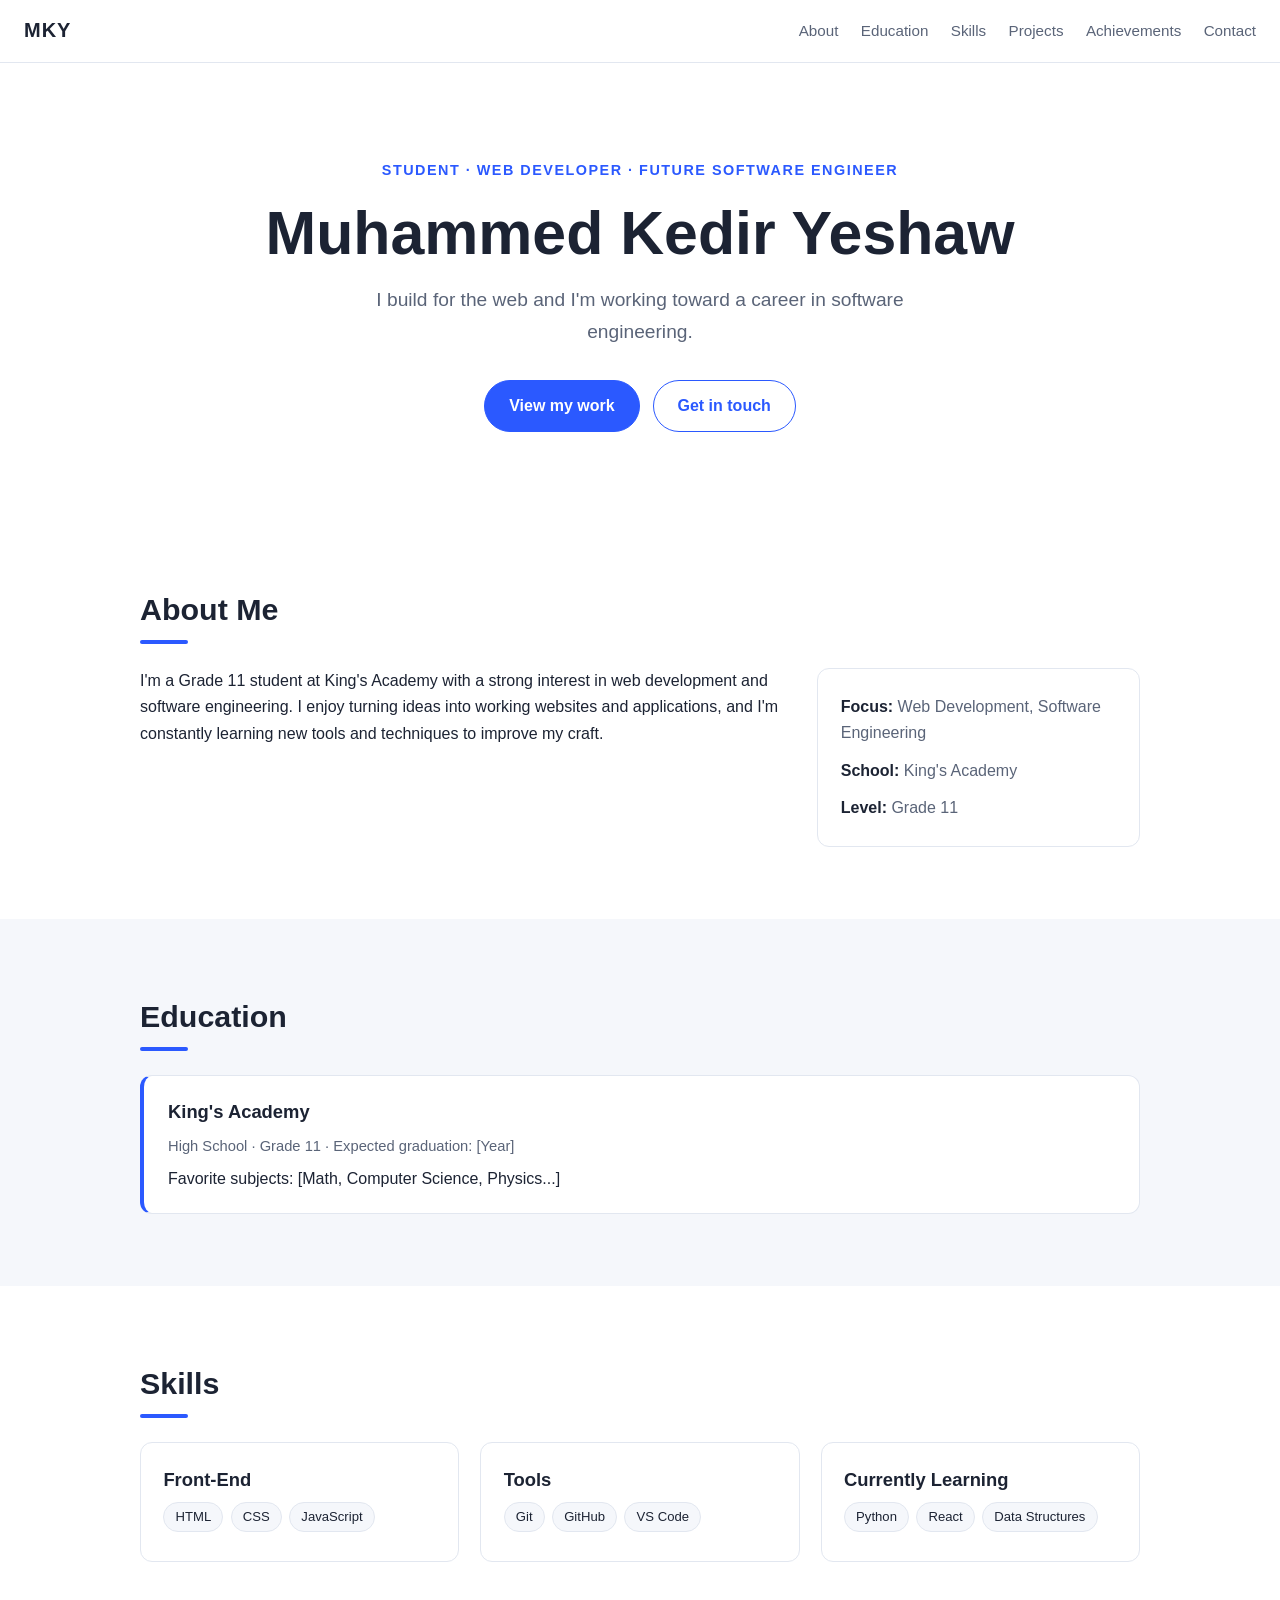
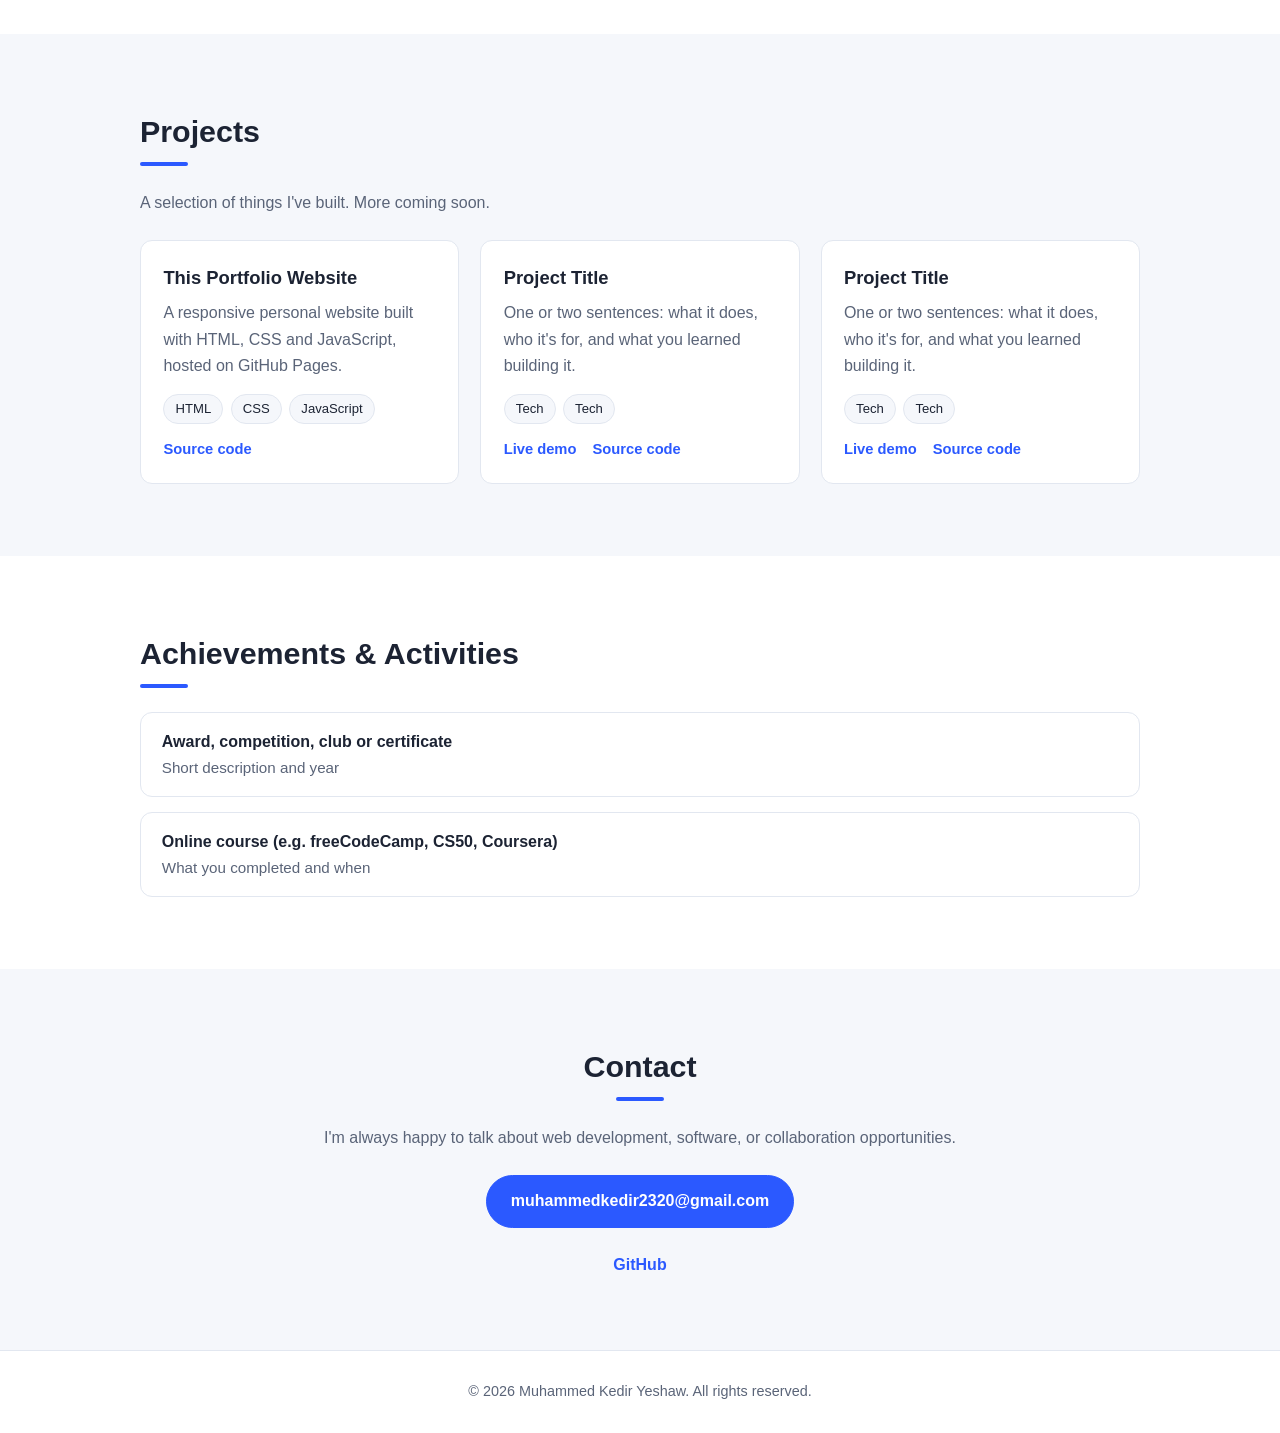
==== index.html @ 17792b1c "Add files via upload" ====
<!DOCTYPE html>
<html lang="en">
<head>
  <meta charset="UTF-8">
  <meta name="viewport" content="width=device-width, initial-scale=1.0">
  <title>Muhammed Kedir Yeshaw | Portfolio</title>
  <meta name="description" content="Academic portfolio of Muhammed Kedir Yeshaw, a student focused on web development and software engineering.">
  <link rel="stylesheet" href="style.css">
</head>
<body>

  <header class="site-header">
    <a href="#home" class="logo">MKY</a>
    <button class="nav-toggle" aria-label="Toggle navigation" aria-expanded="false">&#9776;</button>
    <nav class="nav" id="nav">
      <a href="#about">About</a>
      <a href="#education">Education</a>
      <a href="#skills">Skills</a>
      <a href="#projects">Projects</a>
      <a href="#achievements">Achievements</a>
      <a href="#contact">Contact</a>
    </nav>
  </header>

  <main>

    <!-- HERO -->
    <section id="home" class="hero">
      <p class="eyebrow">Student &middot; Web Developer &middot; Future Software Engineer</p>
      <h1>Muhammed Kedir Yeshaw</h1>
      <p class="lead">I build for the web and I'm working toward a career in software engineering.</p>
      <div class="hero-actions">
        <a class="btn primary" href="#projects">View my work</a>
        <a class="btn" href="#contact">Get in touch</a>
      </div>
    </section>

    <!-- ABOUT -->
    <section id="about" class="section">
      <h2>About Me</h2>
      <div class="about-grid">
        <p>
          I'm a Grade 11 student at King's Academy with a strong interest in web development
          and software engineering. I enjoy turning ideas into working websites and applications,
          and I'm constantly learning new tools and techniques to improve my craft.
        </p>
        <!-- EDIT: add one or two more sentences about what drives you, what you want to study, or what you're building now. -->
        <ul class="facts">
          <li><strong>Focus:</strong> Web Development, Software Engineering</li>
          <li><strong>School:</strong> King's Academy</li>
          <li><strong>Level:</strong> Grade 11</li>
        </ul>
      </div>
    </section>

    <!-- EDUCATION -->
    <section id="education" class="section alt">
      <h2>Education</h2>
      <div class="timeline">
        <article class="timeline-item">
          <h3>King's Academy</h3>
          <p class="meta">High School &middot; Grade 11 &middot; Expected graduation: [Year]</p>
          <!-- EDIT: add your expected graduation year above. -->
          <p>Favorite subjects: [Math, Computer Science, Physics...]</p>
          <!-- EDIT: list your favorite or strongest subjects, GPA/grades (optional), clubs, and relevant coursework. -->
        </article>
      </div>
    </section>

    <!-- SKILLS -->
    <section id="skills" class="section">
      <h2>Skills</h2>
      <!-- EDIT: keep only the skills you actually have. Move things you're still learning to the "Learning" group. -->
      <div class="skill-groups">
        <div class="card">
          <h3>Front-End</h3>
          <ul class="tags">
            <li>HTML</li>
            <li>CSS</li>
            <li>JavaScript</li>
          </ul>
        </div>
        <div class="card">
          <h3>Tools</h3>
          <ul class="tags">
            <li>Git</li>
            <li>GitHub</li>
            <li>VS Code</li>
          </ul>
        </div>
        <div class="card">
          <h3>Currently Learning</h3>
          <ul class="tags">
            <li>Python</li>
            <li>React</li>
            <li>Data Structures</li>
          </ul>
        </div>
      </div>
    </section>

    <!-- PROJECTS -->
    <section id="projects" class="section alt">
      <h2>Projects</h2>
      <p class="section-note">A selection of things I've built. More coming soon.</p>
      <div class="project-grid">

        <!-- EDIT: replace each card with a real project. Delete any you don't need. -->
        <article class="card project">
          <h3>This Portfolio Website</h3>
          <p>A responsive personal website built with HTML, CSS and JavaScript, hosted on GitHub Pages.</p>
          <ul class="tags">
            <li>HTML</li><li>CSS</li><li>JavaScript</li>
          </ul>
          <div class="links">
            <a href="https://github.com/YOUR-USERNAME/YOUR-USERNAME.github.io" target="_blank" rel="noopener">Source code</a>
          </div>
        </article>

        <article class="card project">
          <h3>Project Title</h3>
          <p>One or two sentences: what it does, who it's for, and what you learned building it.</p>
          <ul class="tags">
            <li>Tech</li><li>Tech</li>
          </ul>
          <div class="links">
            <a href="#" target="_blank" rel="noopener">Live demo</a>
            <a href="#" target="_blank" rel="noopener">Source code</a>
          </div>
        </article>

        <article class="card project">
          <h3>Project Title</h3>
          <p>One or two sentences: what it does, who it's for, and what you learned building it.</p>
          <ul class="tags">
            <li>Tech</li><li>Tech</li>
          </ul>
          <div class="links">
            <a href="#" target="_blank" rel="noopener">Live demo</a>
            <a href="#" target="_blank" rel="noopener">Source code</a>
          </div>
        </article>

      </div>
    </section>

    <!-- ACHIEVEMENTS -->
    <section id="achievements" class="section">
      <h2>Achievements &amp; Activities</h2>
      <!-- EDIT: add awards, competitions, clubs, certificates, volunteering, online courses. Delete this list item if none yet. -->
      <ul class="achievements">
        <li>
          <strong>Award, competition, club or certificate</strong>
          <span>Short description and year</span>
        </li>
        <li>
          <strong>Online course (e.g. freeCodeCamp, CS50, Coursera)</strong>
          <span>What you completed and when</span>
        </li>
      </ul>
    </section>

    <!-- CONTACT -->
    <section id="contact" class="section alt contact">
      <h2>Contact</h2>
      <p>I'm always happy to talk about web development, software, or collaboration opportunities.</p>
      <a class="btn primary" href="mailto:muhammedkedir2320@gmail.com">muhammedkedir2320@gmail.com</a>
      <div class="social">
        <a href="https://github.com/YOUR-USERNAME" target="_blank" rel="noopener">GitHub</a>
        <!-- EDIT: replace YOUR-USERNAME above. Add LinkedIn or other links here if you have them. -->
      </div>
    </section>

  </main>

  <footer class="site-footer">
    <p>&copy; <span id="year"></span> Muhammed Kedir Yeshaw. All rights reserved.</p>
  </footer>

  <script src="script.js"></script>
</body>
</html>
---- style.css ----
:root {
  --bg: #ffffff;
  --bg-alt: #f5f7fb;
  --text: #1c2333;
  --muted: #5a6478;
  --accent: #2b59ff;
  --accent-hover: #1a40d1;
  --card: #ffffff;
  --border: #e2e7f0;
  --radius: 12px;
  --max: 1000px;
}

@media (prefers-color-scheme: dark) {
  :root {
    --bg: #0f1420;
    --bg-alt: #151b2b;
    --text: #e8ecf5;
    --muted: #9aa5bd;
    --accent: #6c8cff;
    --accent-hover: #8ba3ff;
    --card: #1a2133;
    --border: #262f45;
  }
}

* { box-sizing: border-box; margin: 0; padding: 0; }

html { scroll-behavior: smooth; scroll-padding-top: 70px; }

body {
  font-family: -apple-system, BlinkMacSystemFont, "Segoe UI", Roboto, Helvetica, Arial, sans-serif;
  background: var(--bg);
  color: var(--text);
  line-height: 1.65;
}

a { color: var(--accent); text-decoration: none; }
a:hover { color: var(--accent-hover); }

/* Header */
.site-header {
  position: sticky;
  top: 0;
  z-index: 10;
  display: flex;
  align-items: center;
  justify-content: space-between;
  padding: 0.9rem 1.5rem;
  background: var(--bg);
  border-bottom: 1px solid var(--border);
}

.logo { font-weight: 800; font-size: 1.25rem; letter-spacing: 1px; color: var(--text); }

.nav { display: flex; gap: 1.4rem; }
.nav a { color: var(--muted); font-size: 0.95rem; font-weight: 500; }
.nav a:hover { color: var(--accent); }

.nav-toggle {
  display: none;
  background: none;
  border: 1px solid var(--border);
  color: var(--text);
  font-size: 1.3rem;
  padding: 0.15rem 0.6rem;
  border-radius: 8px;
  cursor: pointer;
}

/* Hero */
.hero {
  max-width: var(--max);
  margin: 0 auto;
  padding: 6rem 1.5rem 5rem;
  text-align: center;
}

.eyebrow {
  color: var(--accent);
  font-weight: 600;
  font-size: 0.9rem;
  text-transform: uppercase;
  letter-spacing: 1.5px;
  margin-bottom: 1rem;
}

.hero h1 { font-size: clamp(2.2rem, 6vw, 3.8rem); line-height: 1.15; margin-bottom: 1rem; }
.lead { font-size: 1.2rem; color: var(--muted); max-width: 600px; margin: 0 auto 2rem; }
.hero-actions { display: flex; gap: 0.8rem; justify-content: center; flex-wrap: wrap; }

/* Buttons */
.btn {
  display: inline-block;
  padding: 0.75rem 1.5rem;
  border: 1.5px solid var(--accent);
  border-radius: 999px;
  font-weight: 600;
  color: var(--accent);
  transition: all 0.2s ease;
}
.btn:hover { background: var(--accent); color: #fff; }
.btn.primary { background: var(--accent); color: #fff; }
.btn.primary:hover { background: var(--accent-hover); border-color: var(--accent-hover); }

/* Sections */
.section { padding: 4.5rem 1.5rem; }
.section.alt { background: var(--bg-alt); }
.section > * { max-width: var(--max); margin-left: auto; margin-right: auto; }

h2 { font-size: 1.9rem; margin-bottom: 1.5rem; position: relative; padding-bottom: 0.6rem; }
h2::after {
  content: "";
  position: absolute;
  left: 0; bottom: 0;
  width: 48px; height: 4px;
  background: var(--accent);
  border-radius: 2px;
}
h3 { font-size: 1.15rem; margin-bottom: 0.4rem; }

.section-note { color: var(--muted); margin-bottom: 1.5rem; }

/* About */
.about-grid { display: grid; grid-template-columns: 2fr 1fr; gap: 2rem; align-items: start; }
.facts { list-style: none; background: var(--card); border: 1px solid var(--border); border-radius: var(--radius); padding: 1.2rem 1.4rem; }
.facts li { padding: 0.35rem 0; color: var(--muted); }
.facts strong { color: var(--text); }

/* Timeline */
.timeline-item {
  background: var(--card);
  border: 1px solid var(--border);
  border-left: 4px solid var(--accent);
  border-radius: var(--radius);
  padding: 1.3rem 1.5rem;
}
.meta { color: var(--muted); font-size: 0.92rem; margin-bottom: 0.5rem; }

/* Cards, skills, projects */
.skill-groups, .project-grid {
  display: grid;
  grid-template-columns: repeat(auto-fit, minmax(260px, 1fr));
  gap: 1.3rem;
}

.card {
  background: var(--card);
  border: 1px solid var(--border);
  border-radius: var(--radius);
  padding: 1.4rem;
  transition: transform 0.2s ease, box-shadow 0.2s ease;
}
.card:hover { transform: translateY(-4px); box-shadow: 0 10px 28px rgba(20, 30, 60, 0.12); }
.project p { color: var(--muted); margin-bottom: 0.9rem; }

.tags { list-style: none; display: flex; flex-wrap: wrap; gap: 0.45rem; margin-bottom: 0.4rem; }
.tags li {
  background: var(--bg-alt);
  border: 1px solid var(--border);
  color: var(--text);
  font-size: 0.82rem;
  padding: 0.2rem 0.7rem;
  border-radius: 999px;
}

.links { display: flex; gap: 1rem; margin-top: 0.8rem; font-weight: 600; font-size: 0.92rem; }

/* Achievements */
.achievements { list-style: none; display: grid; gap: 0.9rem; }
.achievements li {
  display: flex;
  flex-direction: column;
  background: var(--card);
  border: 1px solid var(--border);
  border-radius: var(--radius);
  padding: 1rem 1.3rem;
}
.achievements span { color: var(--muted); font-size: 0.95rem; }

/* Contact */
.contact { text-align: center; }
.contact h2::after { left: 50%; transform: translateX(-50%); }
.contact p { color: var(--muted); margin-bottom: 1.5rem; }
.social { margin-top: 1.5rem; display: flex; gap: 1.4rem; justify-content: center; font-weight: 600; }

/* Footer */
.site-footer { text-align: center; padding: 1.8rem 1rem; color: var(--muted); font-size: 0.9rem; border-top: 1px solid var(--border); }

/* Mobile */
@media (max-width: 760px) {
  .nav-toggle { display: block; }
  .nav {
    display: none;
    position: absolute;
    top: 100%; left: 0; right: 0;
    flex-direction: column;
    gap: 0;
    background: var(--bg);
    border-bottom: 1px solid var(--border);
  }
  .nav.open { display: flex; }
  .nav a { padding: 0.9rem 1.5rem; border-top: 1px solid var(--border); }
  .about-grid { grid-template-columns: 1fr; }
  .hero { padding: 4rem 1.5rem 3.5rem; }
  .section { padding: 3.5rem 1.2rem; }
}

@media (prefers-reduced-motion: reduce) {
  html { scroll-behavior: auto; }
  .card, .btn { transition: none; }
}
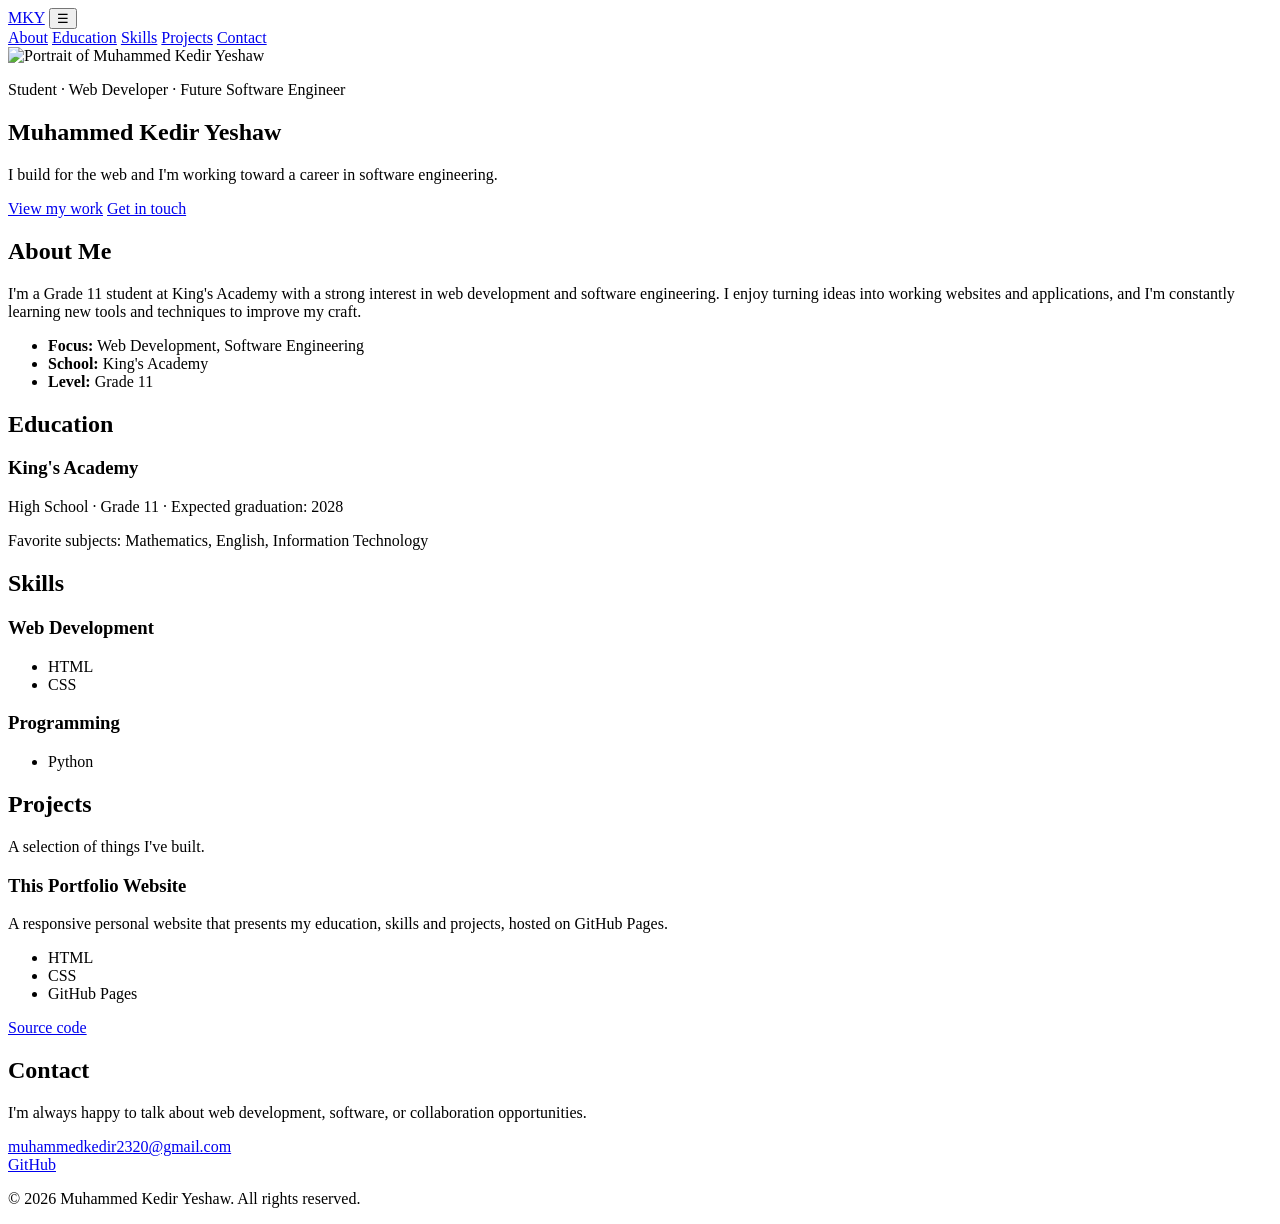
==== commit e348569e: "Rename index 2.html to index.html" ====
--- a/index.html
+++ b/index.html
@@ -17,7 +17,6 @@
       <a href="#education">Education</a>
       <a href="#skills">Skills</a>
       <a href="#projects">Projects</a>
-      <a href="#achievements">Achievements</a>
       <a href="#contact">Contact</a>
     </nav>
   </header>
@@ -26,6 +25,9 @@
 
     <!-- HERO -->
     <section id="home" class="hero">
+      <div class="photo">
+        <img src="photo.jpg" alt="Portrait of Muhammed Kedir Yeshaw">
+      </div>
       <p class="eyebrow">Student &middot; Web Developer &middot; Future Software Engineer</p>
       <h1>Muhammed Kedir Yeshaw</h1>
       <p class="lead">I build for the web and I'm working toward a career in software engineering.</p>
@@ -44,7 +46,6 @@
           and software engineering. I enjoy turning ideas into working websites and applications,
           and I'm constantly learning new tools and techniques to improve my craft.
         </p>
-        <!-- EDIT: add one or two more sentences about what drives you, what you want to study, or what you're building now. -->
         <ul class="facts">
           <li><strong>Focus:</strong> Web Development, Software Engineering</li>
           <li><strong>School:</strong> King's Academy</li>
@@ -59,10 +60,8 @@
       <div class="timeline">
         <article class="timeline-item">
           <h3>King's Academy</h3>
-          <p class="meta">High School &middot; Grade 11 &middot; Expected graduation: [Year]</p>
-          <!-- EDIT: add your expected graduation year above. -->
-          <p>Favorite subjects: [Math, Computer Science, Physics...]</p>
-          <!-- EDIT: list your favorite or strongest subjects, GPA/grades (optional), clubs, and relevant coursework. -->
+          <p class="meta">High School &middot; Grade 11 &middot; Expected graduation: 2028</p>
+          <p>Favorite subjects: Mathematics, English, Information Technology</p>
         </article>
       </div>
     </section>
@@ -70,30 +69,18 @@
     <!-- SKILLS -->
     <section id="skills" class="section">
       <h2>Skills</h2>
-      <!-- EDIT: keep only the skills you actually have. Move things you're still learning to the "Learning" group. -->
       <div class="skill-groups">
         <div class="card">
-          <h3>Front-End</h3>
+          <h3>Web Development</h3>
           <ul class="tags">
             <li>HTML</li>
             <li>CSS</li>
-            <li>JavaScript</li>
           </ul>
         </div>
         <div class="card">
-          <h3>Tools</h3>
-          <ul class="tags">
-            <li>Git</li>
-            <li>GitHub</li>
-            <li>VS Code</li>
-          </ul>
-        </div>
-        <div class="card">
-          <h3>Currently Learning</h3>
+          <h3>Programming</h3>
           <ul class="tags">
             <li>Python</li>
-            <li>React</li>
-            <li>Data Structures</li>
           </ul>
         </div>
       </div>
@@ -102,72 +89,28 @@
     <!-- PROJECTS -->
     <section id="projects" class="section alt">
       <h2>Projects</h2>
-      <p class="section-note">A selection of things I've built. More coming soon.</p>
+      <p class="section-note">A selection of things I've built.</p>
       <div class="project-grid">
-
-        <!-- EDIT: replace each card with a real project. Delete any you don't need. -->
         <article class="card project">
           <h3>This Portfolio Website</h3>
-          <p>A responsive personal website built with HTML, CSS and JavaScript, hosted on GitHub Pages.</p>
+          <p>A responsive personal website that presents my education, skills and projects, hosted on GitHub Pages.</p>
           <ul class="tags">
-            <li>HTML</li><li>CSS</li><li>JavaScript</li>
+            <li>HTML</li><li>CSS</li><li>GitHub Pages</li>
           </ul>
           <div class="links">
-            <a href="https://github.com/YOUR-USERNAME/YOUR-USERNAME.github.io" target="_blank" rel="noopener">Source code</a>
+            <a href="https://github.com/makimuhe513-art/makimuhe513-art.github.io" target="_blank" rel="noopener">Source code</a>
           </div>
         </article>
-
-        <article class="card project">
-          <h3>Project Title</h3>
-          <p>One or two sentences: what it does, who it's for, and what you learned building it.</p>
-          <ul class="tags">
-            <li>Tech</li><li>Tech</li>
-          </ul>
-          <div class="links">
-            <a href="#" target="_blank" rel="noopener">Live demo</a>
-            <a href="#" target="_blank" rel="noopener">Source code</a>
-          </div>
-        </article>
-
-        <article class="card project">
-          <h3>Project Title</h3>
-          <p>One or two sentences: what it does, who it's for, and what you learned building it.</p>
-          <ul class="tags">
-            <li>Tech</li><li>Tech</li>
-          </ul>
-          <div class="links">
-            <a href="#" target="_blank" rel="noopener">Live demo</a>
-            <a href="#" target="_blank" rel="noopener">Source code</a>
-          </div>
-        </article>
-
       </div>
     </section>
 
-    <!-- ACHIEVEMENTS -->
-    <section id="achievements" class="section">
-      <h2>Achievements &amp; Activities</h2>
-      <!-- EDIT: add awards, competitions, clubs, certificates, volunteering, online courses. Delete this list item if none yet. -->
-      <ul class="achievements">
-        <li>
-          <strong>Award, competition, club or certificate</strong>
-          <span>Short description and year</span>
-        </li>
-        <li>
-          <strong>Online course (e.g. freeCodeCamp, CS50, Coursera)</strong>
-          <span>What you completed and when</span>
-        </li>
-      </ul>
-    </section>
-
     <!-- CONTACT -->
-    <section id="contact" class="section alt contact">
+    <section id="contact" class="section contact">
       <h2>Contact</h2>
       <p>I'm always happy to talk about web development, software, or collaboration opportunities.</p>
       <a class="btn primary" href="mailto:muhammedkedir2320@gmail.com">muhammedkedir2320@gmail.com</a>
       <div class="social">
-        <a href="https://github.com/YOUR-USERNAME" target="_blank" rel="noopener">GitHub</a>
-        <!-- EDIT: replace YOUR-USERNAME above. Add LinkedIn or other links here if you have them. -->
+        <a href="https://github.com/makimuhe513-art" target="_blank" rel="noopener">GitHub</a>
       </div>
     </section>
 
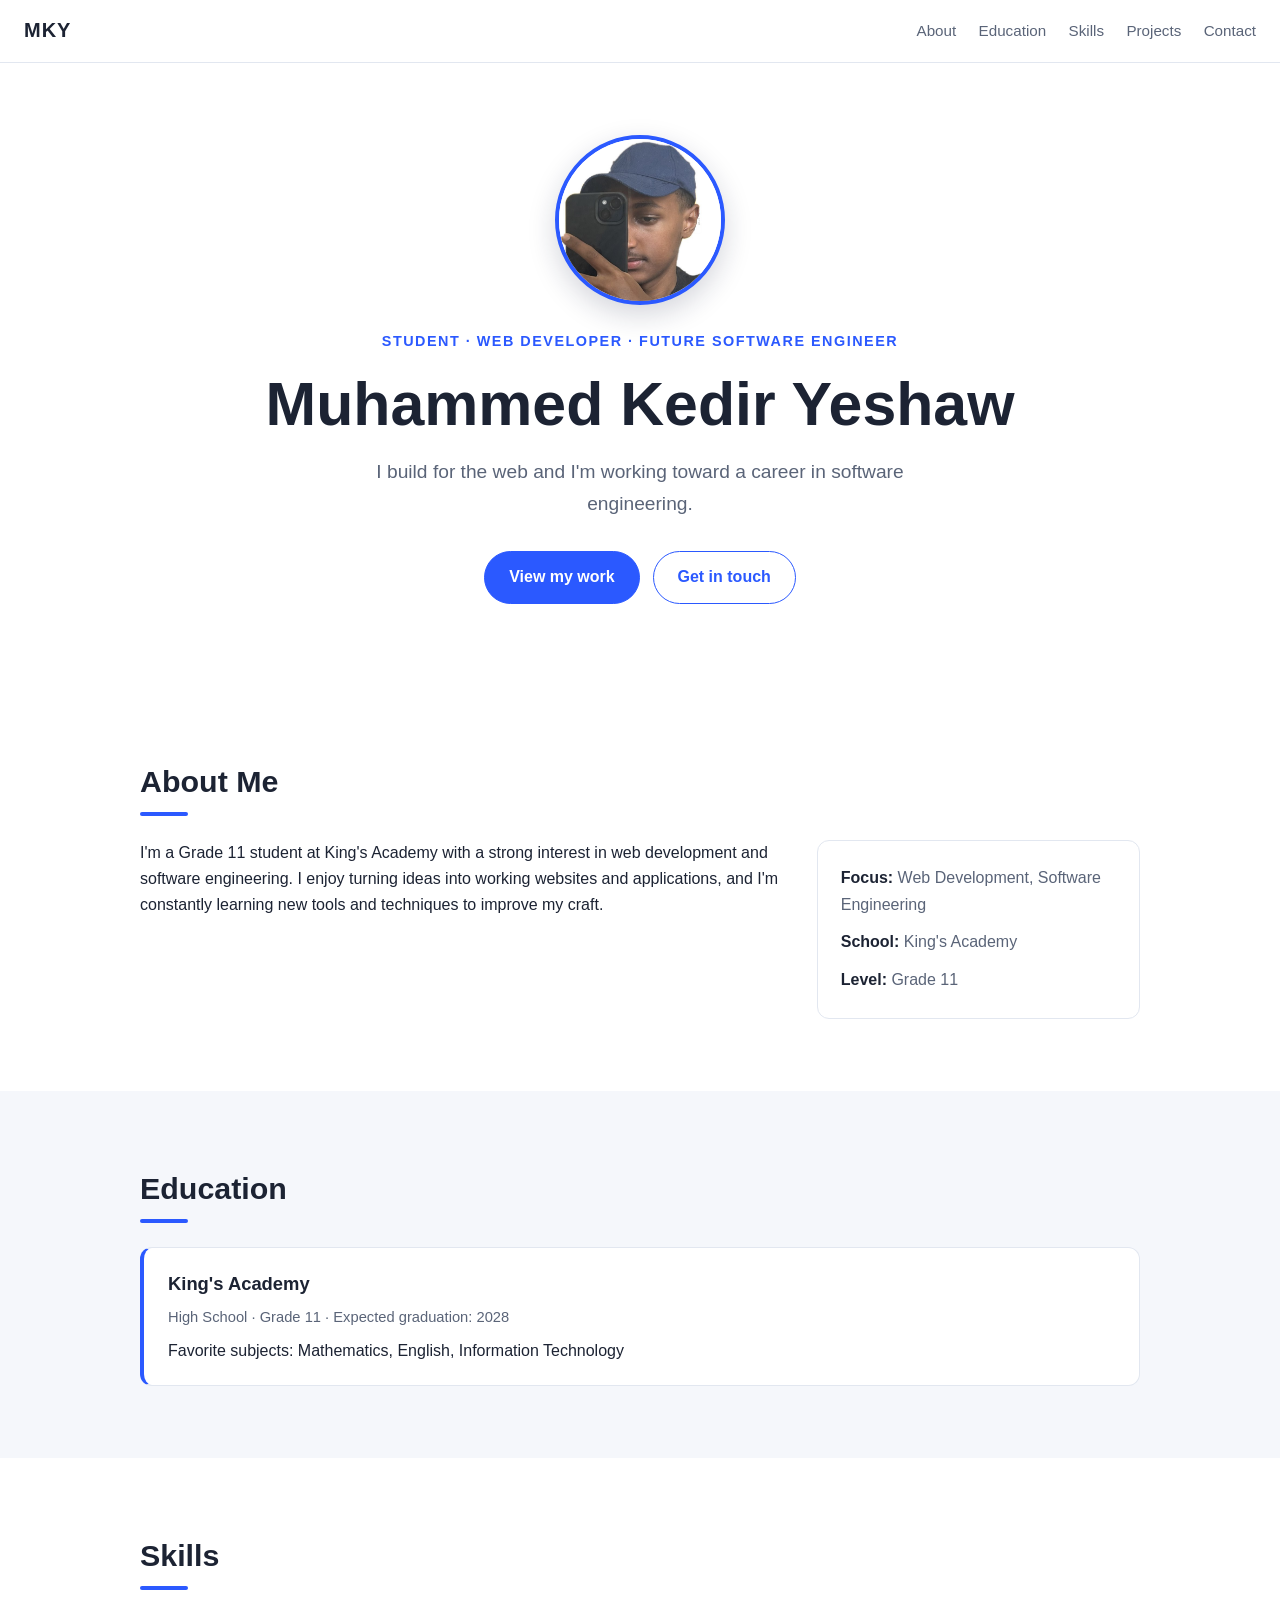
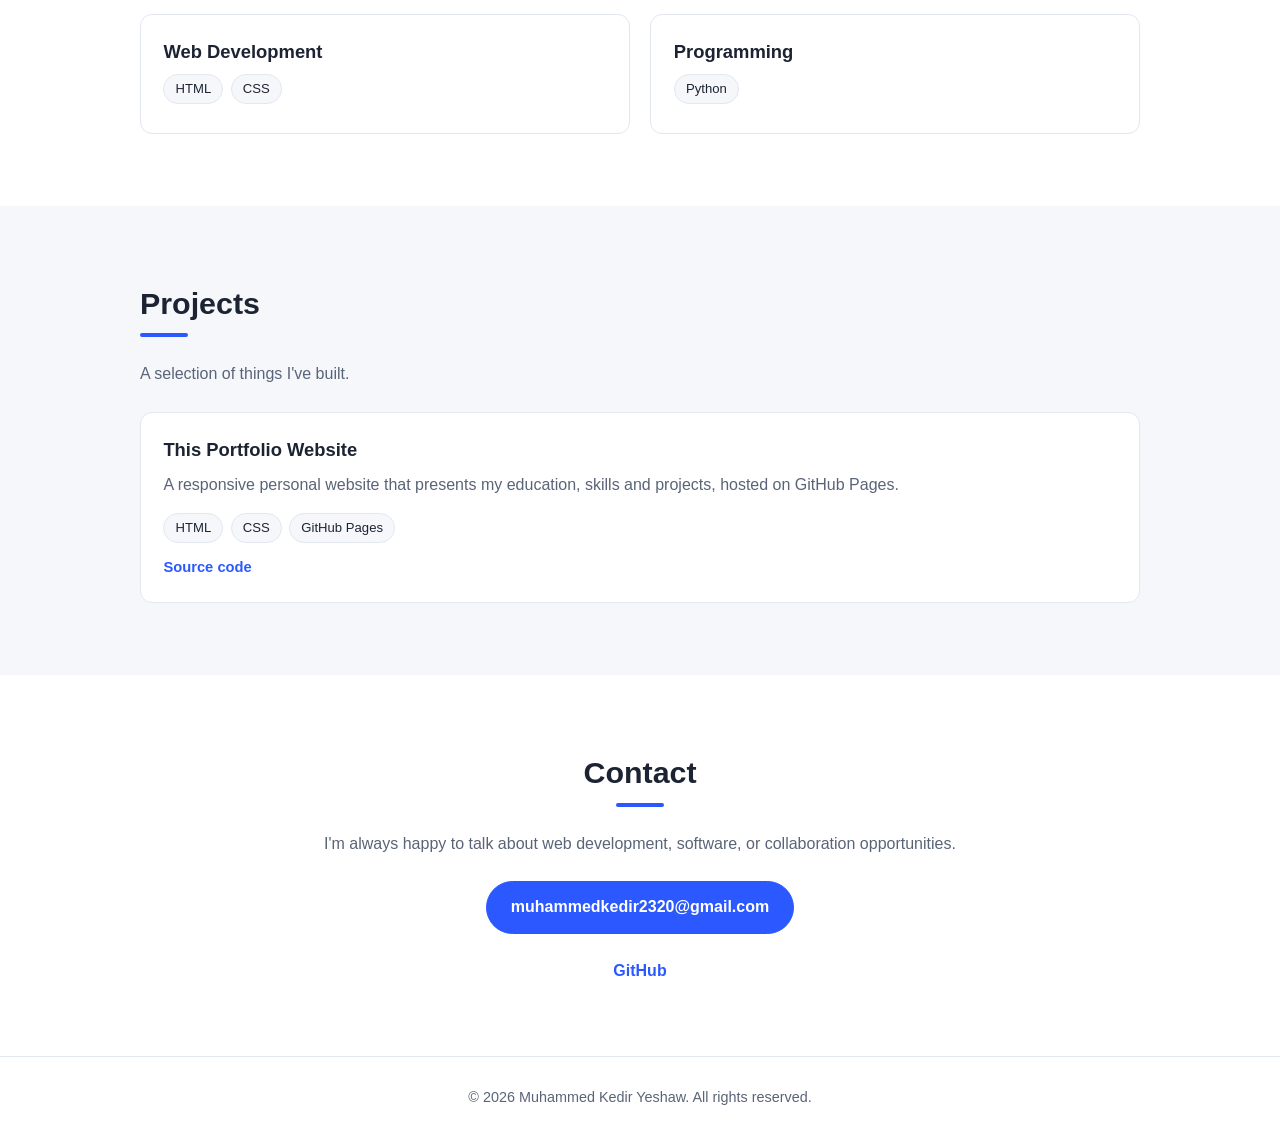
==== commit 121365b8: "Update index.html" ====
--- a/index.html
+++ b/index.html
@@ -26,7 +26,7 @@
     <!-- HERO -->
     <section id="home" class="hero">
       <div class="photo">
-        <img src="photo.jpg" alt="Portrait of Muhammed Kedir Yeshaw">
+        <img src="IMG_0329.jpeg" alt="Portrait of Muhammed Kedir Yeshaw">
       </div>
       <p class="eyebrow">Student &middot; Web Developer &middot; Future Software Engineer</p>
       <h1>Muhammed Kedir Yeshaw</h1>
--- a/style.css
+++ b/style.css
@@ -0,0 +1,213 @@
+:root {
+  --bg: #ffffff;
+  --bg-alt: #f5f7fb;
+  --text: #1c2333;
+  --muted: #5a6478;
+  --accent: #2b59ff;
+  --accent-hover: #1a40d1;
+  --card: #ffffff;
+  --border: #e2e7f0;
+  --radius: 12px;
+  --max: 1000px;
+}
+
+@media (prefers-color-scheme: dark) {
+  :root {
+    --bg: #0f1420;
+    --bg-alt: #151b2b;
+    --text: #e8ecf5;
+    --muted: #9aa5bd;
+    --accent: #6c8cff;
+    --accent-hover: #8ba3ff;
+    --card: #1a2133;
+    --border: #262f45;
+  }
+}
+
+* { box-sizing: border-box; margin: 0; padding: 0; }
+
+html { scroll-behavior: smooth; scroll-padding-top: 70px; }
+
+body {
+  font-family: -apple-system, BlinkMacSystemFont, "Segoe UI", Roboto, Helvetica, Arial, sans-serif;
+  background: var(--bg);
+  color: var(--text);
+  line-height: 1.65;
+}
+
+a { color: var(--accent); text-decoration: none; }
+a:hover { color: var(--accent-hover); }
+
+/* Header */
+.site-header {
+  position: sticky;
+  top: 0;
+  z-index: 10;
+  display: flex;
+  align-items: center;
+  justify-content: space-between;
+  padding: 0.9rem 1.5rem;
+  background: var(--bg);
+  border-bottom: 1px solid var(--border);
+}
+
+.logo { font-weight: 800; font-size: 1.25rem; letter-spacing: 1px; color: var(--text); }
+
+.nav { display: flex; gap: 1.4rem; }
+.nav a { color: var(--muted); font-size: 0.95rem; font-weight: 500; }
+.nav a:hover { color: var(--accent); }
+
+.nav-toggle {
+  display: none;
+  background: none;
+  border: 1px solid var(--border);
+  color: var(--text);
+  font-size: 1.3rem;
+  padding: 0.15rem 0.6rem;
+  border-radius: 8px;
+  cursor: pointer;
+}
+
+/* Hero */
+.hero {
+  max-width: var(--max);
+  margin: 0 auto;
+  padding: 4.5rem 1.5rem 5rem;
+  text-align: center;
+}
+
+.photo {
+  width: 170px;
+  height: 170px;
+  margin: 0 auto 1.6rem;
+  border-radius: 50%;
+  overflow: hidden;
+  background: #ffffff;
+  border: 4px solid var(--accent);
+  box-shadow: 0 10px 28px rgba(20, 30, 60, 0.18);
+}
+.photo img { width: 100%; height: 100%; object-fit: cover; display: block; }
+
+.eyebrow {
+  color: var(--accent);
+  font-weight: 600;
+  font-size: 0.9rem;
+  text-transform: uppercase;
+  letter-spacing: 1.5px;
+  margin-bottom: 1rem;
+}
+
+.hero h1 { font-size: clamp(2.2rem, 6vw, 3.8rem); line-height: 1.15; margin-bottom: 1rem; }
+.lead { font-size: 1.2rem; color: var(--muted); max-width: 600px; margin: 0 auto 2rem; }
+.hero-actions { display: flex; gap: 0.8rem; justify-content: center; flex-wrap: wrap; }
+
+/* Buttons */
+.btn {
+  display: inline-block;
+  padding: 0.75rem 1.5rem;
+  border: 1.5px solid var(--accent);
+  border-radius: 999px;
+  font-weight: 600;
+  color: var(--accent);
+  transition: all 0.2s ease;
+}
+.btn:hover { background: var(--accent); color: #fff; }
+.btn.primary { background: var(--accent); color: #fff; }
+.btn.primary:hover { background: var(--accent-hover); border-color: var(--accent-hover); }
+
+/* Sections */
+.section { padding: 4.5rem 1.5rem; }
+.section.alt { background: var(--bg-alt); }
+.section > * { max-width: var(--max); margin-left: auto; margin-right: auto; }
+
+h2 { font-size: 1.9rem; margin-bottom: 1.5rem; position: relative; padding-bottom: 0.6rem; }
+h2::after {
+  content: "";
+  position: absolute;
+  left: 0; bottom: 0;
+  width: 48px; height: 4px;
+  background: var(--accent);
+  border-radius: 2px;
+}
+h3 { font-size: 1.15rem; margin-bottom: 0.4rem; }
+
+.section-note { color: var(--muted); margin-bottom: 1.5rem; }
+
+/* About */
+.about-grid { display: grid; grid-template-columns: 2fr 1fr; gap: 2rem; align-items: start; }
+.facts { list-style: none; background: var(--card); border: 1px solid var(--border); border-radius: var(--radius); padding: 1.2rem 1.4rem; }
+.facts li { padding: 0.35rem 0; color: var(--muted); }
+.facts strong { color: var(--text); }
+
+/* Timeline */
+.timeline-item {
+  background: var(--card);
+  border: 1px solid var(--border);
+  border-left: 4px solid var(--accent);
+  border-radius: var(--radius);
+  padding: 1.3rem 1.5rem;
+}
+.meta { color: var(--muted); font-size: 0.92rem; margin-bottom: 0.5rem; }
+
+/* Cards, skills, projects */
+.skill-groups, .project-grid {
+  display: grid;
+  grid-template-columns: repeat(auto-fit, minmax(260px, 1fr));
+  gap: 1.3rem;
+}
+
+.card {
+  background: var(--card);
+  border: 1px solid var(--border);
+  border-radius: var(--radius);
+  padding: 1.4rem;
+  transition: transform 0.2s ease, box-shadow 0.2s ease;
+}
+.card:hover { transform: translateY(-4px); box-shadow: 0 10px 28px rgba(20, 30, 60, 0.12); }
+.project p { color: var(--muted); margin-bottom: 0.9rem; }
+
+.tags { list-style: none; display: flex; flex-wrap: wrap; gap: 0.45rem; margin-bottom: 0.4rem; }
+.tags li {
+  background: var(--bg-alt);
+  border: 1px solid var(--border);
+  color: var(--text);
+  font-size: 0.82rem;
+  padding: 0.2rem 0.7rem;
+  border-radius: 999px;
+}
+
+.links { display: flex; gap: 1rem; margin-top: 0.8rem; font-weight: 600; font-size: 0.92rem; }
+
+/* Contact */
+.contact { text-align: center; }
+.contact h2::after { left: 50%; transform: translateX(-50%); }
+.contact p { color: var(--muted); margin-bottom: 1.5rem; }
+.social { margin-top: 1.5rem; display: flex; gap: 1.4rem; justify-content: center; font-weight: 600; }
+
+/* Footer */
+.site-footer { text-align: center; padding: 1.8rem 1rem; color: var(--muted); font-size: 0.9rem; border-top: 1px solid var(--border); }
+
+/* Mobile */
+@media (max-width: 760px) {
+  .nav-toggle { display: block; }
+  .nav {
+    display: none;
+    position: absolute;
+    top: 100%; left: 0; right: 0;
+    flex-direction: column;
+    gap: 0;
+    background: var(--bg);
+    border-bottom: 1px solid var(--border);
+  }
+  .nav.open { display: flex; }
+  .nav a { padding: 0.9rem 1.5rem; border-top: 1px solid var(--border); }
+  .about-grid { grid-template-columns: 1fr; }
+  .hero { padding: 3.5rem 1.5rem 3.5rem; }
+  .photo { width: 150px; height: 150px; }
+  .section { padding: 3.5rem 1.2rem; }
+}
+
+@media (prefers-reduced-motion: reduce) {
+  html { scroll-behavior: auto; }
+  .card, .btn { transition: none; }
+}
